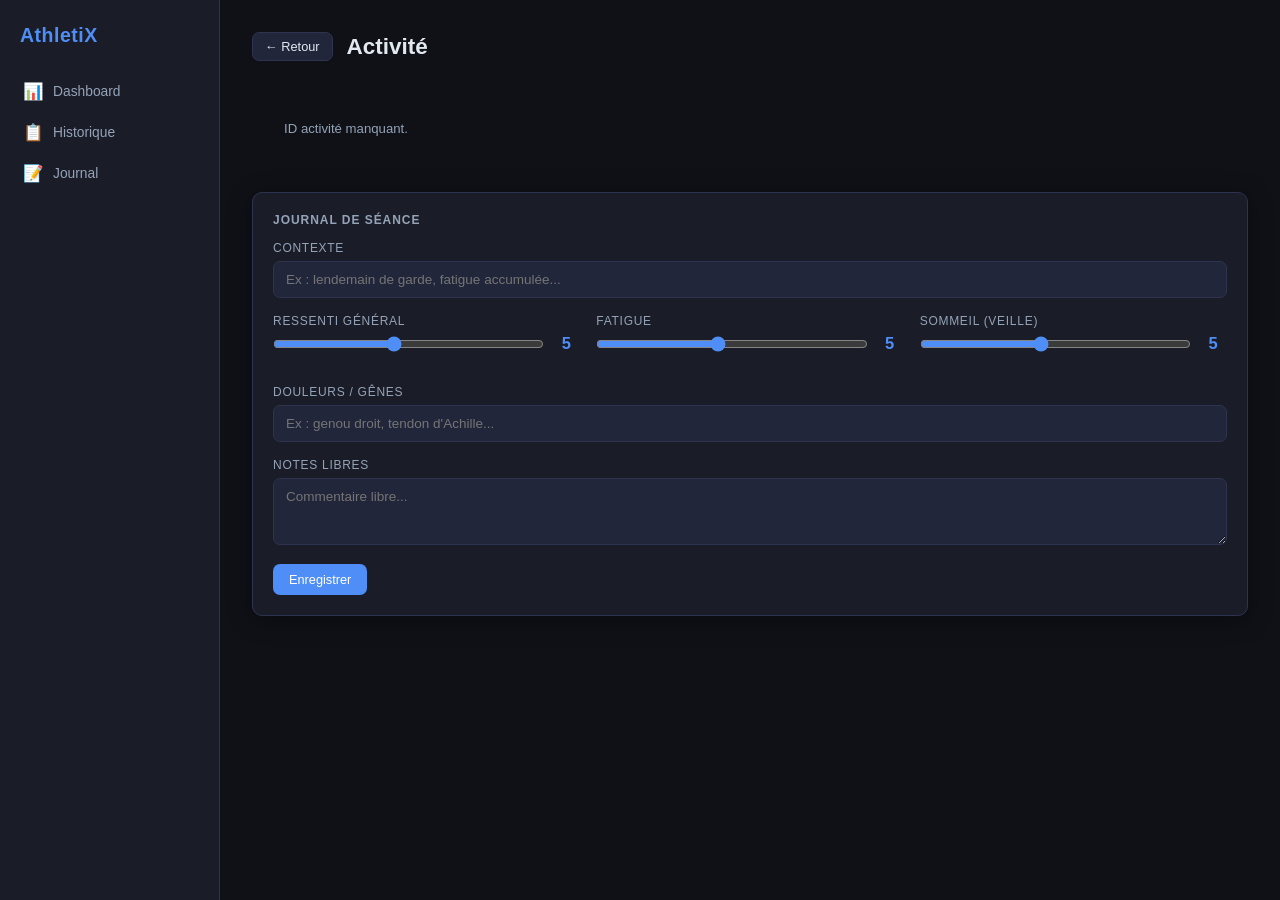
==== frontend/activity.html @ 52e1e2ad "feat: frontend complet + gestion rate limit Garmin Dashboard, historique, détail activité et journal" ====
<!DOCTYPE html>
<html lang="fr">
<head>
  <meta charset="UTF-8">
  <meta name="viewport" content="width=device-width, initial-scale=1">
  <title>AthletiX — Activité</title>
  <link rel="stylesheet" href="css/style.css">
</head>
<body>
<div class="layout">

  <aside class="sidebar">
    <div class="sidebar-logo">AthletiX</div>
    <nav>
      <a href="index.html"><span class="icon">📊</span> Dashboard</a>
      <a href="history.html"><span class="icon">📋</span> Historique</a>
      <a href="journal.html"><span class="icon">📝</span> Journal</a>
    </nav>
  </aside>

  <main class="main-content">

    <div class="page-header">
      <div style="display:flex;align-items:center;gap:14px">
        <a href="history.html" class="btn btn-ghost" style="padding:6px 12px">← Retour</a>
        <h1 id="page-title">Activité</h1>
      </div>
      <span id="activity-badge"></span>
    </div>

    <!-- Métriques principales -->
    <div class="detail-grid" id="detail-stats">
      <p class="loading">Chargement...</p>
    </div>

    <!-- Journal de séance -->
    <div class="card" style="margin-top:24px">
      <div class="card-title">Journal de séance</div>

      <div class="form-group">
        <label>Contexte</label>
        <input type="text" id="j-context" placeholder="Ex : lendemain de garde, fatigue accumulée...">
      </div>

      <div style="display:grid;grid-template-columns:1fr 1fr 1fr;gap:16px;margin-bottom:16px">
        <div class="form-group">
          <label>Ressenti général</label>
          <div class="score-group">
            <input type="range" id="j-feeling" min="1" max="10" value="5" oninput="document.getElementById('v-feeling').textContent=this.value">
            <span class="score-val" id="v-feeling">5</span>
          </div>
        </div>
        <div class="form-group">
          <label>Fatigue</label>
          <div class="score-group">
            <input type="range" id="j-fatigue" min="1" max="10" value="5" oninput="document.getElementById('v-fatigue').textContent=this.value">
            <span class="score-val" id="v-fatigue">5</span>
          </div>
        </div>
        <div class="form-group">
          <label>Sommeil (veille)</label>
          <div class="score-group">
            <input type="range" id="j-sleep" min="1" max="10" value="5" oninput="document.getElementById('v-sleep').textContent=this.value">
            <span class="score-val" id="v-sleep">5</span>
          </div>
        </div>
      </div>

      <div class="form-group">
        <label>Douleurs / gênes</label>
        <input type="text" id="j-pain" placeholder="Ex : genou droit, tendon d'Achille...">
      </div>

      <div class="form-group">
        <label>Notes libres</label>
        <textarea id="j-notes" rows="3" placeholder="Commentaire libre..."></textarea>
      </div>

      <div style="display:flex;gap:10px;margin-top:4px">
        <button class="btn btn-primary" id="btn-save-journal">Enregistrer</button>
        <span id="journal-status" style="font-size:.82rem;color:var(--text-muted);align-self:center"></span>
      </div>
    </div>

  </main>
</div>

<div id="toast"></div>
<script src="js/api.js"></script>
<script src="js/activity.js"></script>
</body>
</html>
---- frontend/css/style.css ----
/* ===== Reset & Base ===== */
*, *::before, *::after { box-sizing: border-box; margin: 0; padding: 0; }

:root {
  --bg:        #0f1117;
  --surface:   #1a1d27;
  --surface2:  #22263a;
  --border:    #2e3350;
  --accent:    #4f8ef7;
  --accent2:   #7c5af7;
  --green:     #34d399;
  --orange:    #fb923c;
  --red:       #f87171;
  --text:      #e2e8f0;
  --text-muted:#94a3b8;
  --radius:    10px;
  --shadow:    0 4px 24px rgba(0,0,0,.4);
  font-size: 15px;
}

body {
  font-family: -apple-system, BlinkMacSystemFont, "Segoe UI", Roboto, sans-serif;
  background: var(--bg);
  color: var(--text);
  min-height: 100vh;
}

a { color: var(--accent); text-decoration: none; }
a:hover { text-decoration: underline; }

/* ===== Layout ===== */
.layout { display: flex; min-height: 100vh; }

.sidebar {
  width: 220px;
  background: var(--surface);
  border-right: 1px solid var(--border);
  display: flex;
  flex-direction: column;
  padding: 24px 0;
  position: fixed;
  height: 100vh;
  z-index: 100;
}

.sidebar-logo {
  font-size: 1.3rem;
  font-weight: 700;
  color: var(--accent);
  padding: 0 20px 24px;
  letter-spacing: .5px;
}

.sidebar nav a {
  display: flex;
  align-items: center;
  gap: 10px;
  padding: 11px 20px;
  color: var(--text-muted);
  font-size: .92rem;
  transition: background .15s, color .15s;
  border-left: 3px solid transparent;
}
.sidebar nav a:hover, .sidebar nav a.active {
  background: var(--surface2);
  color: var(--text);
  border-left-color: var(--accent);
  text-decoration: none;
}
.sidebar nav a .icon { font-size: 1.1rem; width: 20px; text-align: center; }

.main-content {
  margin-left: 220px;
  flex: 1;
  padding: 32px;
  max-width: 1200px;
}

/* ===== Page Header ===== */
.page-header {
  display: flex;
  justify-content: space-between;
  align-items: center;
  margin-bottom: 28px;
}
.page-header h1 { font-size: 1.5rem; font-weight: 600; }

/* ===== Cards ===== */
.card {
  background: var(--surface);
  border: 1px solid var(--border);
  border-radius: var(--radius);
  padding: 20px;
  box-shadow: var(--shadow);
}

.card-title {
  font-size: .8rem;
  font-weight: 600;
  text-transform: uppercase;
  letter-spacing: .08em;
  color: var(--text-muted);
  margin-bottom: 14px;
}

/* ===== Stats Grid ===== */
.stats-grid {
  display: grid;
  grid-template-columns: repeat(auto-fill, minmax(180px, 1fr));
  gap: 16px;
  margin-bottom: 24px;
}

.stat-card {
  background: var(--surface);
  border: 1px solid var(--border);
  border-radius: var(--radius);
  padding: 18px 20px;
}
.stat-card .label {
  font-size: .78rem;
  color: var(--text-muted);
  text-transform: uppercase;
  letter-spacing: .06em;
  margin-bottom: 6px;
}
.stat-card .value {
  font-size: 1.6rem;
  font-weight: 700;
  line-height: 1;
}
.stat-card .unit {
  font-size: .8rem;
  color: var(--text-muted);
  margin-top: 4px;
}

/* ===== Grid 2-col ===== */
.grid-2 { display: grid; grid-template-columns: 1fr 1fr; gap: 20px; margin-bottom: 24px; }
.grid-3 { display: grid; grid-template-columns: 1fr 1fr 1fr; gap: 20px; margin-bottom: 24px; }

/* ===== Activity List ===== */
.activity-list { list-style: none; }
.activity-item {
  display: flex;
  align-items: center;
  gap: 14px;
  padding: 12px 0;
  border-bottom: 1px solid var(--border);
  cursor: pointer;
  transition: background .1s;
  border-radius: 6px;
  padding: 10px 12px;
  margin: 0 -12px;
}
.activity-item:last-child { border-bottom: none; }
.activity-item:hover { background: var(--surface2); }

.activity-icon {
  width: 38px; height: 38px;
  border-radius: 50%;
  display: flex; align-items: center; justify-content: center;
  font-size: 1.1rem;
  flex-shrink: 0;
}
.icon-run      { background: rgba(79,142,247,.15); }
.icon-trail    { background: rgba(52,211,153,.15); }
.icon-cycling  { background: rgba(251,146,60,.15); }
.icon-swimming { background: rgba(124,90,247,.15); }
.icon-strength { background: rgba(248,113,113,.15); }
.icon-other    { background: rgba(148,163,184,.1); }

.activity-info { flex: 1; min-width: 0; }
.activity-info .name { font-size: .9rem; font-weight: 500; white-space: nowrap; overflow: hidden; text-overflow: ellipsis; }
.activity-info .meta { font-size: .78rem; color: var(--text-muted); margin-top: 2px; }

.activity-stats { text-align: right; flex-shrink: 0; }
.activity-stats .primary { font-size: .95rem; font-weight: 600; }
.activity-stats .secondary { font-size: .78rem; color: var(--text-muted); }

/* ===== Sync Status ===== */
.sync-badge {
  display: inline-flex; align-items: center; gap: 6px;
  font-size: .78rem; color: var(--text-muted);
  background: var(--surface2);
  border: 1px solid var(--border);
  border-radius: 20px;
  padding: 5px 12px;
}
.sync-dot { width: 7px; height: 7px; border-radius: 50%; }
.sync-dot.ok { background: var(--green); }
.sync-dot.error { background: var(--red); }
.sync-dot.never { background: var(--text-muted); }

/* ===== Buttons ===== */
.btn {
  display: inline-flex; align-items: center; gap: 7px;
  padding: 8px 16px;
  border-radius: 7px;
  border: none;
  font-size: .85rem;
  font-weight: 500;
  cursor: pointer;
  transition: opacity .15s, transform .1s;
}
.btn:hover { opacity: .85; }
.btn:active { transform: scale(.97); }
.btn-primary { background: var(--accent); color: #fff; }
.btn-ghost   { background: var(--surface2); color: var(--text); border: 1px solid var(--border); }

/* ===== Chart container ===== */
.chart-container { position: relative; height: 220px; }

/* ===== Table ===== */
.table-wrap { overflow-x: auto; }
table { width: 100%; border-collapse: collapse; font-size: .88rem; }
th { text-align: left; font-size: .75rem; text-transform: uppercase; letter-spacing: .06em; color: var(--text-muted); padding: 0 12px 10px; border-bottom: 1px solid var(--border); }
td { padding: 11px 12px; border-bottom: 1px solid var(--border); vertical-align: middle; }
tr:hover td { background: var(--surface2); }
tr:last-child td { border-bottom: none; }

/* ===== Filters ===== */
.filters {
  display: flex; gap: 10px; align-items: center;
  margin-bottom: 20px; flex-wrap: wrap;
}
.filters select, .filters input[type="date"] {
  background: var(--surface);
  border: 1px solid var(--border);
  color: var(--text);
  padding: 7px 12px;
  border-radius: 7px;
  font-size: .85rem;
}
.filters select:focus, .filters input:focus { outline: 2px solid var(--accent); border-color: transparent; }

/* ===== Form ===== */
.form-group { margin-bottom: 16px; }
.form-group label { display: block; font-size: .8rem; color: var(--text-muted); margin-bottom: 6px; text-transform: uppercase; letter-spacing: .06em; }
.form-group textarea, .form-group input[type="text"] {
  width: 100%;
  background: var(--surface2);
  border: 1px solid var(--border);
  color: var(--text);
  padding: 10px 12px;
  border-radius: 7px;
  font-size: .9rem;
  font-family: inherit;
  resize: vertical;
}
.form-group textarea:focus, .form-group input:focus { outline: 2px solid var(--accent); border-color: transparent; }

.score-group { display: flex; gap: 8px; align-items: center; }
.score-group input[type="range"] { flex: 1; accent-color: var(--accent); }
.score-val { min-width: 28px; text-align: center; font-weight: 700; font-size: 1.1rem; color: var(--accent); }

/* ===== Type badge ===== */
.badge {
  display: inline-block;
  padding: 2px 9px;
  border-radius: 4px;
  font-size: .75rem;
  font-weight: 600;
  text-transform: uppercase;
  letter-spacing: .04em;
}
.badge-run      { background: rgba(79,142,247,.15); color: #4f8ef7; }
.badge-trail    { background: rgba(52,211,153,.15); color: #34d399; }
.badge-cycling  { background: rgba(251,146,60,.15); color: #fb923c; }
.badge-swimming { background: rgba(124,90,247,.15); color: #7c5af7; }
.badge-strength { background: rgba(248,113,113,.15); color: #f87171; }
.badge-other    { background: rgba(148,163,184,.1); color: #94a3b8; }

/* ===== Detail view ===== */
.detail-grid { display: grid; grid-template-columns: repeat(auto-fill, minmax(160px, 1fr)); gap: 14px; margin-bottom: 24px; }
.detail-stat { background: var(--surface2); border-radius: 8px; padding: 14px 16px; }
.detail-stat .label { font-size: .75rem; color: var(--text-muted); text-transform: uppercase; margin-bottom: 4px; }
.detail-stat .value { font-size: 1.3rem; font-weight: 700; }

/* ===== Loading / Empty ===== */
.loading { color: var(--text-muted); font-size: .9rem; padding: 24px; text-align: center; }
.empty   { color: var(--text-muted); font-size: .88rem; padding: 32px; text-align: center; }

/* ===== Toast ===== */
#toast {
  position: fixed; bottom: 24px; right: 24px;
  background: var(--surface); border: 1px solid var(--border);
  border-radius: 8px; padding: 12px 18px;
  font-size: .88rem; box-shadow: var(--shadow);
  opacity: 0; transform: translateY(8px);
  transition: opacity .2s, transform .2s;
  z-index: 999; pointer-events: none;
  max-width: 320px;
}
#toast.show { opacity: 1; transform: none; }
#toast.ok   { border-left: 3px solid var(--green); }
#toast.err  { border-left: 3px solid var(--red); }

/* ===== Responsive ===== */
@media (max-width: 768px) {
  .sidebar { width: 100%; height: auto; position: relative; flex-direction: row; flex-wrap: wrap; padding: 12px; }
  .main-content { margin-left: 0; padding: 16px; }
  .grid-2, .grid-3 { grid-template-columns: 1fr; }
}
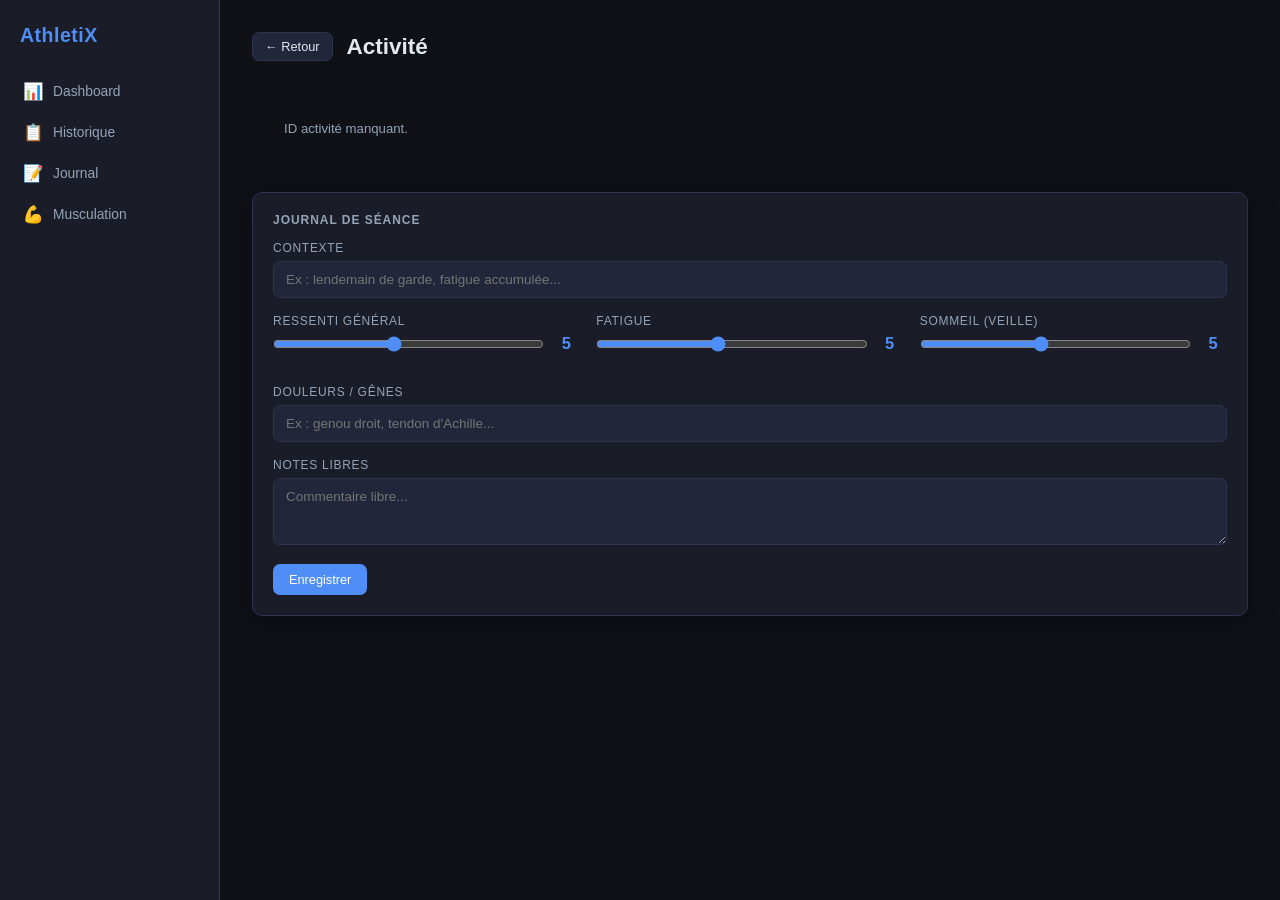
==== commit c4fa513f: "feat(strength): module musculation complet — backend + frontend Backend : - database.py : migration " ====
--- a/frontend/activity.html
+++ b/frontend/activity.html
@@ -15,6 +15,7 @@
       <a href="index.html"><span class="icon">📊</span> Dashboard</a>
       <a href="history.html"><span class="icon">📋</span> Historique</a>
       <a href="journal.html"><span class="icon">📝</span> Journal</a>
+      <a href="strength.html"><span class="icon">💪</span> Musculation</a>
     </nav>
   </aside>
 
--- a/frontend/css/style.css
+++ b/frontend/css/style.css
@@ -207,6 +207,7 @@
 .btn:active { transform: scale(.97); }
 .btn-primary { background: var(--accent); color: #fff; }
 .btn-ghost   { background: var(--surface2); color: var(--text); border: 1px solid var(--border); }
+.btn-danger  { background: var(--red); color: #fff; }
 
 /* ===== Chart container ===== */
 .chart-container { position: relative; height: 220px; }
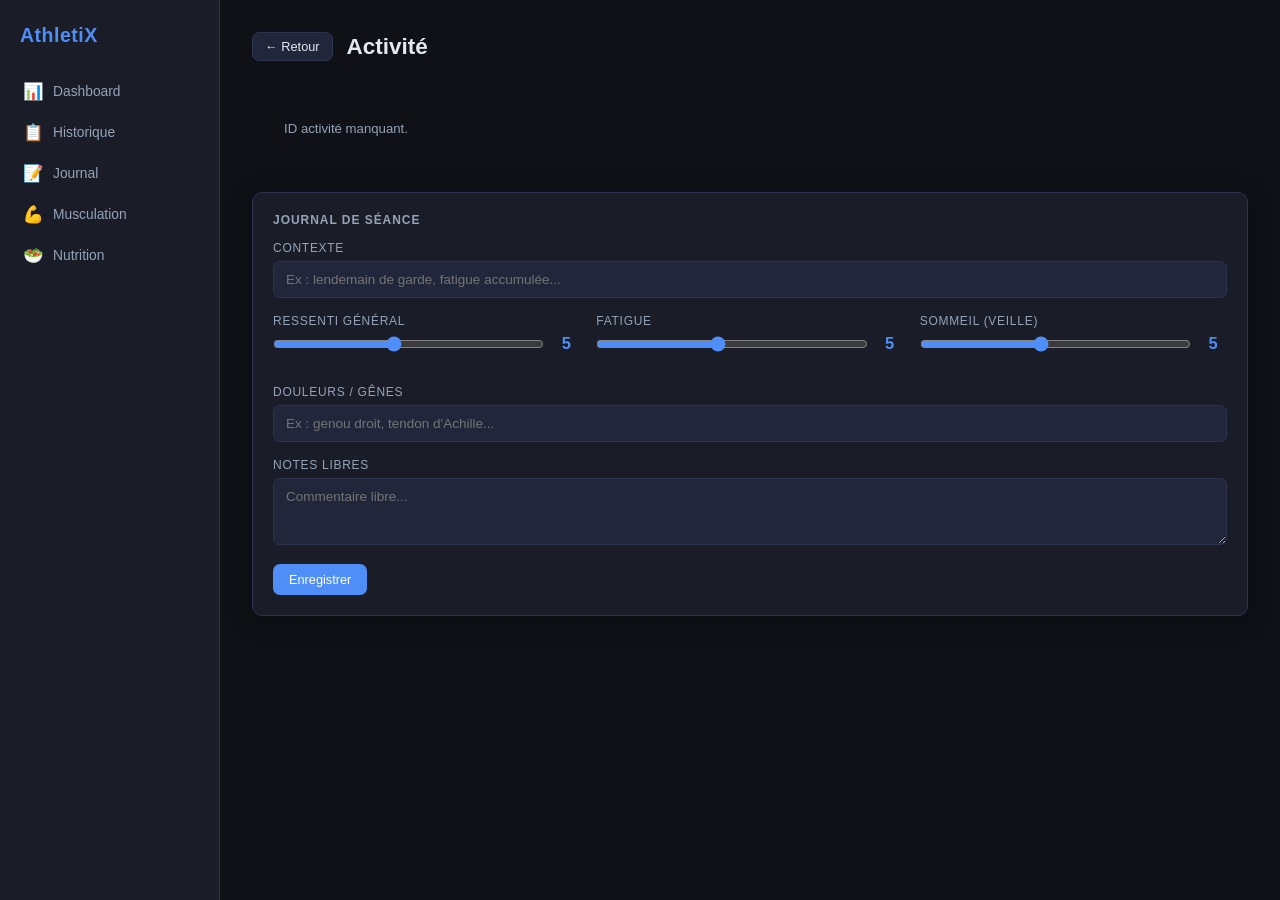
==== commit 6e807e28: "feat(nutrition): module nutrition complet — backend + frontend Backend : - routers/nutrition.py : CR" ====
--- a/frontend/activity.html
+++ b/frontend/activity.html
@@ -16,6 +16,7 @@
       <a href="history.html"><span class="icon">📋</span> Historique</a>
       <a href="journal.html"><span class="icon">📝</span> Journal</a>
       <a href="strength.html"><span class="icon">💪</span> Musculation</a>
+      <a href="nutrition.html"><span class="icon">🥗</span> Nutrition</a>
     </nav>
   </aside>
 
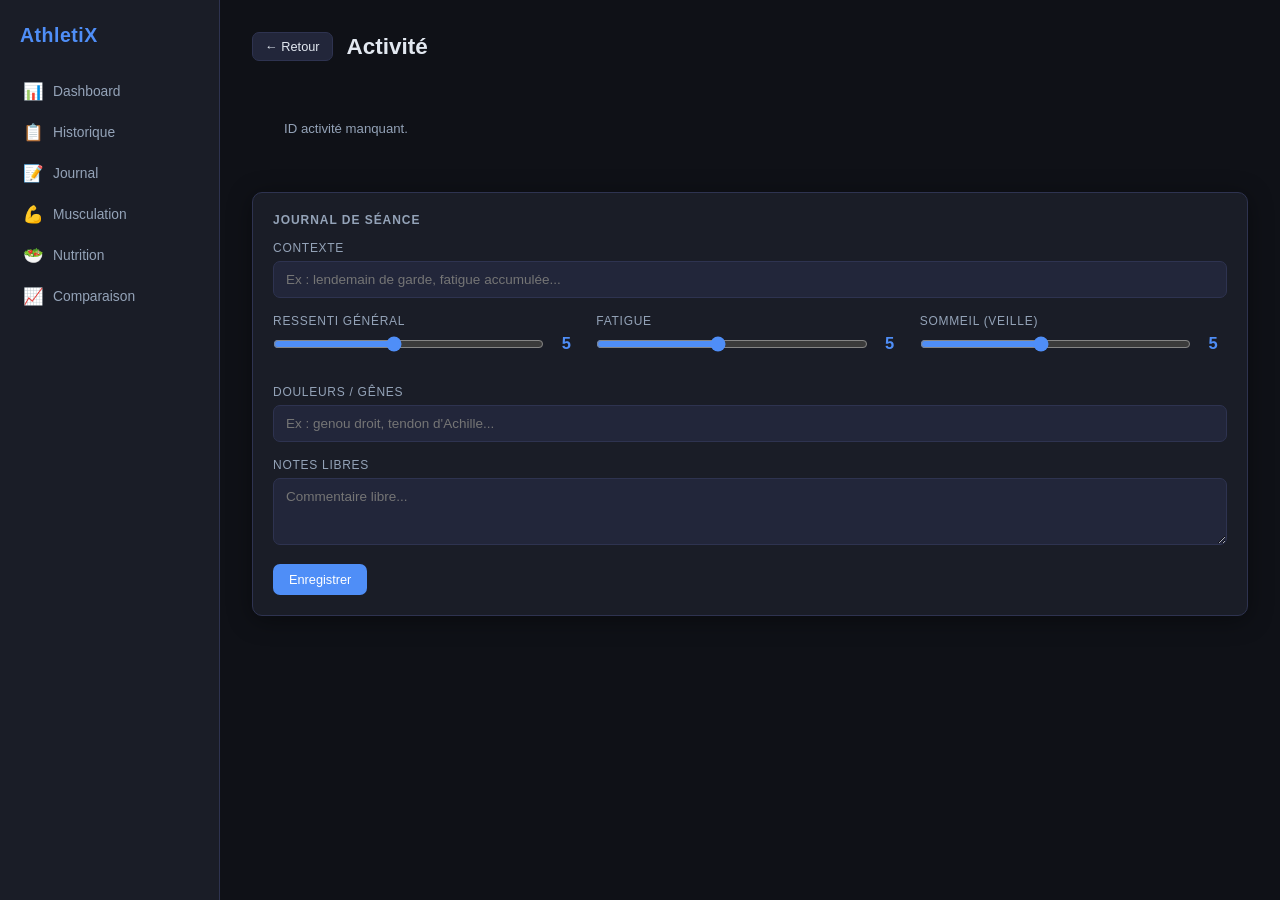
==== commit 4e82c169: "feat(compare): module comparaison — périodes + exercices (backend + frontend) Co-Authored-By: Claude" ====
--- a/frontend/activity.html
+++ b/frontend/activity.html
@@ -17,6 +17,7 @@
       <a href="journal.html"><span class="icon">📝</span> Journal</a>
       <a href="strength.html"><span class="icon">💪</span> Musculation</a>
       <a href="nutrition.html"><span class="icon">🥗</span> Nutrition</a>
+      <a href="compare.html"><span class="icon">📈</span> Comparaison</a>
     </nav>
   </aside>
 
@@ -89,6 +90,7 @@
 
 <div id="toast"></div>
 <script src="js/api.js"></script>
+<script src="js/alerts.js"></script>
 <script src="js/activity.js"></script>
 </body>
 </html>
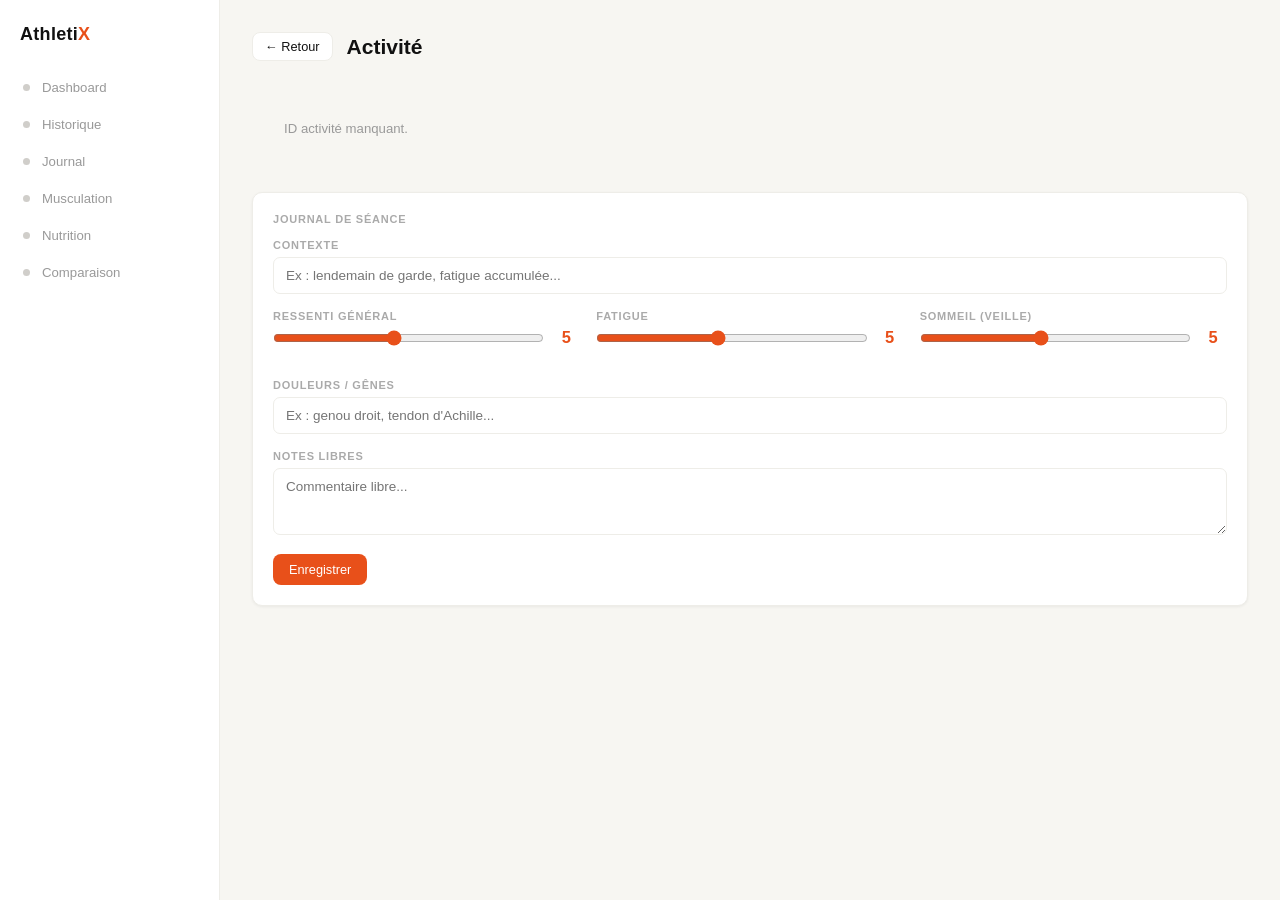
==== commit 168b74ba: "feat: thème clair + migration Strava (remplace Garmin) - Refonte visuelle complète : fond #F7F6F2, a" ====
--- a/frontend/activity.html
+++ b/frontend/activity.html
@@ -10,14 +10,14 @@
 <div class="layout">
 
   <aside class="sidebar">
-    <div class="sidebar-logo">AthletiX</div>
+    <div class="sidebar-logo">Athleti<span class="logo-x">X</span></div>
     <nav>
-      <a href="index.html"><span class="icon">📊</span> Dashboard</a>
-      <a href="history.html"><span class="icon">📋</span> Historique</a>
-      <a href="journal.html"><span class="icon">📝</span> Journal</a>
-      <a href="strength.html"><span class="icon">💪</span> Musculation</a>
-      <a href="nutrition.html"><span class="icon">🥗</span> Nutrition</a>
-      <a href="compare.html"><span class="icon">📈</span> Comparaison</a>
+      <a href="index.html"><span class="nav-dot"></span>Dashboard</a>
+      <a href="history.html"><span class="nav-dot"></span>Historique</a>
+      <a href="journal.html"><span class="nav-dot"></span>Journal</a>
+      <a href="strength.html"><span class="nav-dot"></span>Musculation</a>
+      <a href="nutrition.html"><span class="nav-dot"></span>Nutrition</a>
+      <a href="compare.html"><span class="nav-dot"></span>Comparaison</a>
     </nav>
   </aside>
 
--- a/frontend/css/style.css
+++ b/frontend/css/style.css
@@ -2,19 +2,19 @@
 *, *::before, *::after { box-sizing: border-box; margin: 0; padding: 0; }
 
 :root {
-  --bg:        #0f1117;
-  --surface:   #1a1d27;
-  --surface2:  #22263a;
-  --border:    #2e3350;
-  --accent:    #4f8ef7;
-  --accent2:   #7c5af7;
-  --green:     #34d399;
-  --orange:    #fb923c;
-  --red:       #f87171;
-  --text:      #e2e8f0;
-  --text-muted:#94a3b8;
+  --bg:        #F7F6F2;
+  --surface:   #FFFFFF;
+  --surface2:  #F7F6F2;
+  --border:    #EEEDE8;
+  --accent:    #E8501A;
+  --accent-bg: #FFF1EC;
+  --green:     #22c55e;
+  --orange:    #E8501A;
+  --red:       #ef4444;
+  --text:      #111111;
+  --text-muted:#999999;
   --radius:    10px;
-  --shadow:    0 4px 24px rgba(0,0,0,.4);
+  --shadow:    0 1px 3px rgba(0,0,0,.06);
   font-size: 15px;
 }
 
@@ -34,7 +34,7 @@
 .sidebar {
   width: 220px;
   background: var(--surface);
-  border-right: 1px solid var(--border);
+  border-right: 0.5px solid var(--border);
   display: flex;
   flex-direction: column;
   padding: 24px 0;
@@ -44,30 +44,46 @@
 }
 
 .sidebar-logo {
-  font-size: 1.3rem;
+  font-size: 1.2rem;
   font-weight: 700;
-  color: var(--accent);
+  color: var(--text);
   padding: 0 20px 24px;
-  letter-spacing: .5px;
-}
+  letter-spacing: .3px;
+}
+
+.logo-x { color: var(--accent); }
 
 .sidebar nav a {
   display: flex;
   align-items: center;
-  gap: 10px;
+  gap: 12px;
   padding: 11px 20px;
   color: var(--text-muted);
-  font-size: .92rem;
+  font-size: .88rem;
+  font-weight: 500;
   transition: background .15s, color .15s;
   border-left: 3px solid transparent;
 }
-.sidebar nav a:hover, .sidebar nav a.active {
-  background: var(--surface2);
-  color: var(--text);
+.sidebar nav a:hover,
+.sidebar nav a.active {
+  background: var(--accent-bg);
+  color: var(--accent);
   border-left-color: var(--accent);
   text-decoration: none;
 }
-.sidebar nav a .icon { font-size: 1.1rem; width: 20px; text-align: center; }
+.sidebar nav a:hover .nav-dot,
+.sidebar nav a.active .nav-dot {
+  background: var(--accent);
+}
+
+.nav-dot {
+  width: 7px;
+  height: 7px;
+  border-radius: 50%;
+  background: #D0CECA;
+  flex-shrink: 0;
+  transition: background .15s;
+}
 
 .main-content {
   margin-left: 220px;
@@ -83,23 +99,23 @@
   align-items: center;
   margin-bottom: 28px;
 }
-.page-header h1 { font-size: 1.5rem; font-weight: 600; }
+.page-header h1 { font-size: 1.4rem; font-weight: 700; color: var(--text); }
 
 /* ===== Cards ===== */
 .card {
   background: var(--surface);
-  border: 1px solid var(--border);
+  border: 0.5px solid var(--border);
   border-radius: var(--radius);
   padding: 20px;
   box-shadow: var(--shadow);
 }
 
 .card-title {
-  font-size: .8rem;
-  font-weight: 600;
-  text-transform: uppercase;
-  letter-spacing: .08em;
-  color: var(--text-muted);
+  font-size: 11px;
+  font-weight: 600;
+  text-transform: uppercase;
+  letter-spacing: 0.07em;
+  color: #aaa;
   margin-bottom: 14px;
 }
 
@@ -113,15 +129,25 @@
 
 .stat-card {
   background: var(--surface);
-  border: 1px solid var(--border);
+  border: 0.5px solid var(--border);
   border-radius: var(--radius);
   padding: 18px 20px;
 }
+.stat-card.accent {
+  background: var(--accent);
+  border-color: transparent;
+  color: #fff;
+}
+.stat-card.accent .label,
+.stat-card.accent .unit { color: rgba(255,255,255,.72); }
+.stat-card.accent .value { color: #fff; }
+
 .stat-card .label {
-  font-size: .78rem;
+  font-size: 11px;
+  font-weight: 600;
   color: var(--text-muted);
   text-transform: uppercase;
-  letter-spacing: .06em;
+  letter-spacing: 0.07em;
   margin-bottom: 6px;
 }
 .stat-card .value {
@@ -130,7 +156,7 @@
   line-height: 1;
 }
 .stat-card .unit {
-  font-size: .8rem;
+  font-size: .78rem;
   color: var(--text-muted);
   margin-top: 4px;
 }
@@ -145,8 +171,7 @@
   display: flex;
   align-items: center;
   gap: 14px;
-  padding: 12px 0;
-  border-bottom: 1px solid var(--border);
+  border-bottom: 0.5px solid var(--border);
   cursor: pointer;
   transition: background .1s;
   border-radius: 6px;
@@ -163,12 +188,12 @@
   font-size: 1.1rem;
   flex-shrink: 0;
 }
-.icon-run      { background: rgba(79,142,247,.15); }
-.icon-trail    { background: rgba(52,211,153,.15); }
-.icon-cycling  { background: rgba(251,146,60,.15); }
-.icon-swimming { background: rgba(124,90,247,.15); }
-.icon-strength { background: rgba(248,113,113,.15); }
-.icon-other    { background: rgba(148,163,184,.1); }
+.icon-run      { background: rgba(79,142,247,.12); }
+.icon-trail    { background: rgba(52,211,153,.12); }
+.icon-cycling  { background: rgba(232,80,26,.12); }
+.icon-swimming { background: rgba(124,90,247,.12); }
+.icon-strength { background: rgba(239,68,68,.12); }
+.icon-other    { background: rgba(153,153,153,.1); }
 
 .activity-info { flex: 1; min-width: 0; }
 .activity-info .name { font-size: .9rem; font-weight: 500; white-space: nowrap; overflow: hidden; text-overflow: ellipsis; }
@@ -183,12 +208,12 @@
   display: inline-flex; align-items: center; gap: 6px;
   font-size: .78rem; color: var(--text-muted);
   background: var(--surface2);
-  border: 1px solid var(--border);
+  border: 0.5px solid var(--border);
   border-radius: 20px;
   padding: 5px 12px;
 }
 .sync-dot { width: 7px; height: 7px; border-radius: 50%; }
-.sync-dot.ok { background: var(--green); }
+.sync-dot.ok    { background: var(--green); }
 .sync-dot.error { background: var(--red); }
 .sync-dot.never { background: var(--text-muted); }
 
@@ -196,7 +221,7 @@
 .btn {
   display: inline-flex; align-items: center; gap: 7px;
   padding: 8px 16px;
-  border-radius: 7px;
+  border-radius: 8px;
   border: none;
   font-size: .85rem;
   font-weight: 500;
@@ -206,7 +231,7 @@
 .btn:hover { opacity: .85; }
 .btn:active { transform: scale(.97); }
 .btn-primary { background: var(--accent); color: #fff; }
-.btn-ghost   { background: var(--surface2); color: var(--text); border: 1px solid var(--border); }
+.btn-ghost   { background: var(--surface); color: var(--text); border: 0.5px solid var(--border); }
 .btn-danger  { background: var(--red); color: #fff; }
 
 /* ===== Chart container ===== */
@@ -215,8 +240,17 @@
 /* ===== Table ===== */
 .table-wrap { overflow-x: auto; }
 table { width: 100%; border-collapse: collapse; font-size: .88rem; }
-th { text-align: left; font-size: .75rem; text-transform: uppercase; letter-spacing: .06em; color: var(--text-muted); padding: 0 12px 10px; border-bottom: 1px solid var(--border); }
-td { padding: 11px 12px; border-bottom: 1px solid var(--border); vertical-align: middle; }
+th {
+  text-align: left;
+  font-size: 11px;
+  font-weight: 600;
+  text-transform: uppercase;
+  letter-spacing: 0.07em;
+  color: #aaa;
+  padding: 0 12px 10px;
+  border-bottom: 0.5px solid var(--border);
+}
+td { padding: 11px 12px; border-bottom: 0.5px solid var(--border); vertical-align: middle; }
 tr:hover td { background: var(--surface2); }
 tr:last-child td { border-bottom: none; }
 
@@ -227,7 +261,7 @@
 }
 .filters select, .filters input[type="date"] {
   background: var(--surface);
-  border: 1px solid var(--border);
+  border: 0.5px solid var(--border);
   color: var(--text);
   padding: 7px 12px;
   border-radius: 7px;
@@ -237,11 +271,22 @@
 
 /* ===== Form ===== */
 .form-group { margin-bottom: 16px; }
-.form-group label { display: block; font-size: .8rem; color: var(--text-muted); margin-bottom: 6px; text-transform: uppercase; letter-spacing: .06em; }
-.form-group textarea, .form-group input[type="text"] {
+.form-group label {
+  display: block;
+  font-size: 11px;
+  font-weight: 600;
+  color: #aaa;
+  margin-bottom: 6px;
+  text-transform: uppercase;
+  letter-spacing: 0.07em;
+}
+.form-group textarea,
+.form-group input[type="text"],
+.form-group input[type="number"],
+.form-group select {
   width: 100%;
-  background: var(--surface2);
-  border: 1px solid var(--border);
+  background: var(--surface);
+  border: 0.5px solid var(--border);
   color: var(--text);
   padding: 10px 12px;
   border-radius: 7px;
@@ -249,7 +294,9 @@
   font-family: inherit;
   resize: vertical;
 }
-.form-group textarea:focus, .form-group input:focus { outline: 2px solid var(--accent); border-color: transparent; }
+.form-group textarea:focus,
+.form-group input:focus,
+.form-group select:focus { outline: 2px solid var(--accent); border-color: transparent; }
 
 .score-group { display: flex; gap: 8px; align-items: center; }
 .score-group input[type="range"] { flex: 1; accent-color: var(--accent); }
@@ -265,17 +312,29 @@
   text-transform: uppercase;
   letter-spacing: .04em;
 }
-.badge-run      { background: rgba(79,142,247,.15); color: #4f8ef7; }
-.badge-trail    { background: rgba(52,211,153,.15); color: #34d399; }
-.badge-cycling  { background: rgba(251,146,60,.15); color: #fb923c; }
-.badge-swimming { background: rgba(124,90,247,.15); color: #7c5af7; }
-.badge-strength { background: rgba(248,113,113,.15); color: #f87171; }
-.badge-other    { background: rgba(148,163,184,.1); color: #94a3b8; }
+.badge-run      { background: rgba(79,142,247,.12);  color: #4f8ef7; }
+.badge-trail    { background: rgba(52,211,153,.12);  color: #22c55e; }
+.badge-cycling  { background: rgba(232,80,26,.12);   color: #E8501A; }
+.badge-swimming { background: rgba(124,90,247,.12);  color: #7c5af7; }
+.badge-strength { background: rgba(239,68,68,.12);   color: #ef4444; }
+.badge-other    { background: rgba(153,153,153,.1);  color: #999999; }
 
 /* ===== Detail view ===== */
 .detail-grid { display: grid; grid-template-columns: repeat(auto-fill, minmax(160px, 1fr)); gap: 14px; margin-bottom: 24px; }
-.detail-stat { background: var(--surface2); border-radius: 8px; padding: 14px 16px; }
-.detail-stat .label { font-size: .75rem; color: var(--text-muted); text-transform: uppercase; margin-bottom: 4px; }
+.detail-stat {
+  background: var(--surface2);
+  border: 0.5px solid var(--border);
+  border-radius: 8px;
+  padding: 14px 16px;
+}
+.detail-stat .label {
+  font-size: 11px;
+  font-weight: 600;
+  color: #aaa;
+  text-transform: uppercase;
+  letter-spacing: .07em;
+  margin-bottom: 4px;
+}
 .detail-stat .value { font-size: 1.3rem; font-weight: 700; }
 
 /* ===== Loading / Empty ===== */
@@ -285,13 +344,14 @@
 /* ===== Toast ===== */
 #toast {
   position: fixed; bottom: 24px; right: 24px;
-  background: var(--surface); border: 1px solid var(--border);
+  background: var(--surface); border: 0.5px solid var(--border);
   border-radius: 8px; padding: 12px 18px;
-  font-size: .88rem; box-shadow: var(--shadow);
+  font-size: .88rem; box-shadow: 0 4px 16px rgba(0,0,0,.1);
   opacity: 0; transform: translateY(8px);
   transition: opacity .2s, transform .2s;
   z-index: 999; pointer-events: none;
   max-width: 320px;
+  color: var(--text);
 }
 #toast.show { opacity: 1; transform: none; }
 #toast.ok   { border-left: 3px solid var(--green); }
